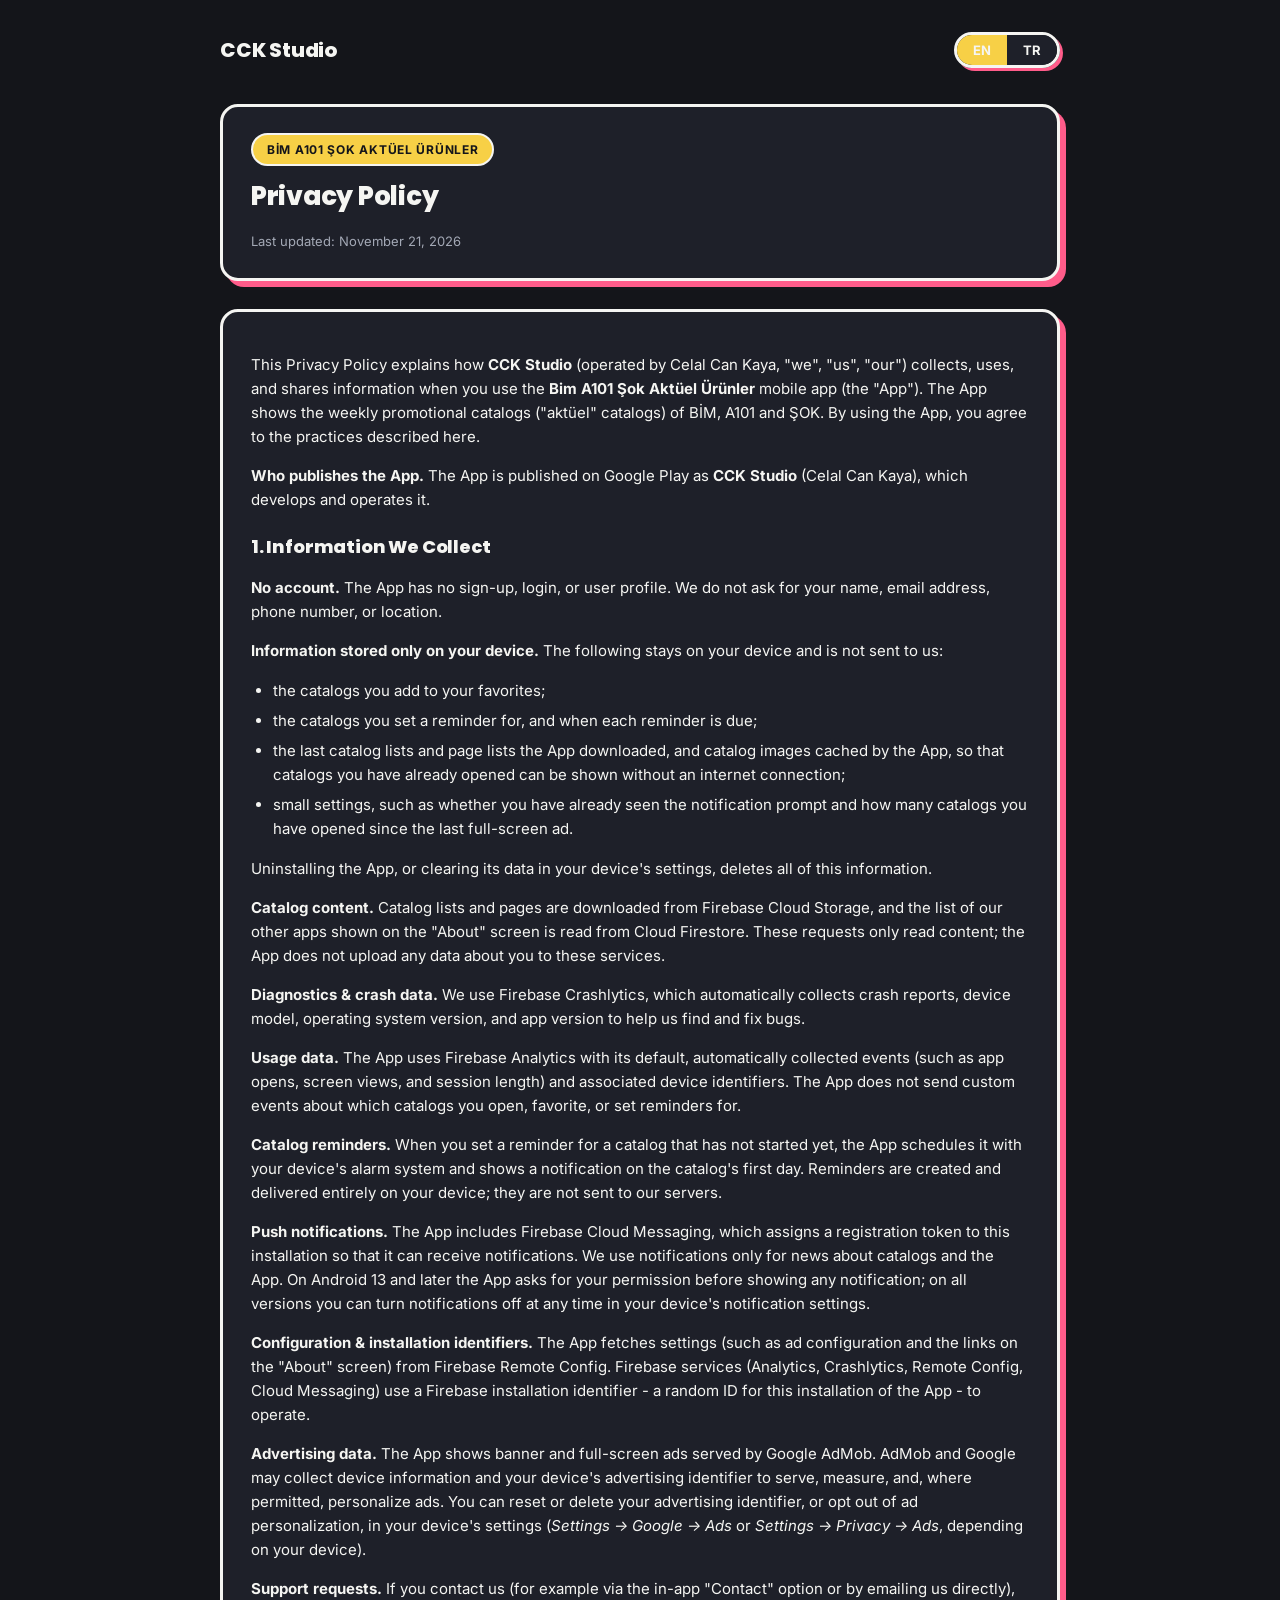
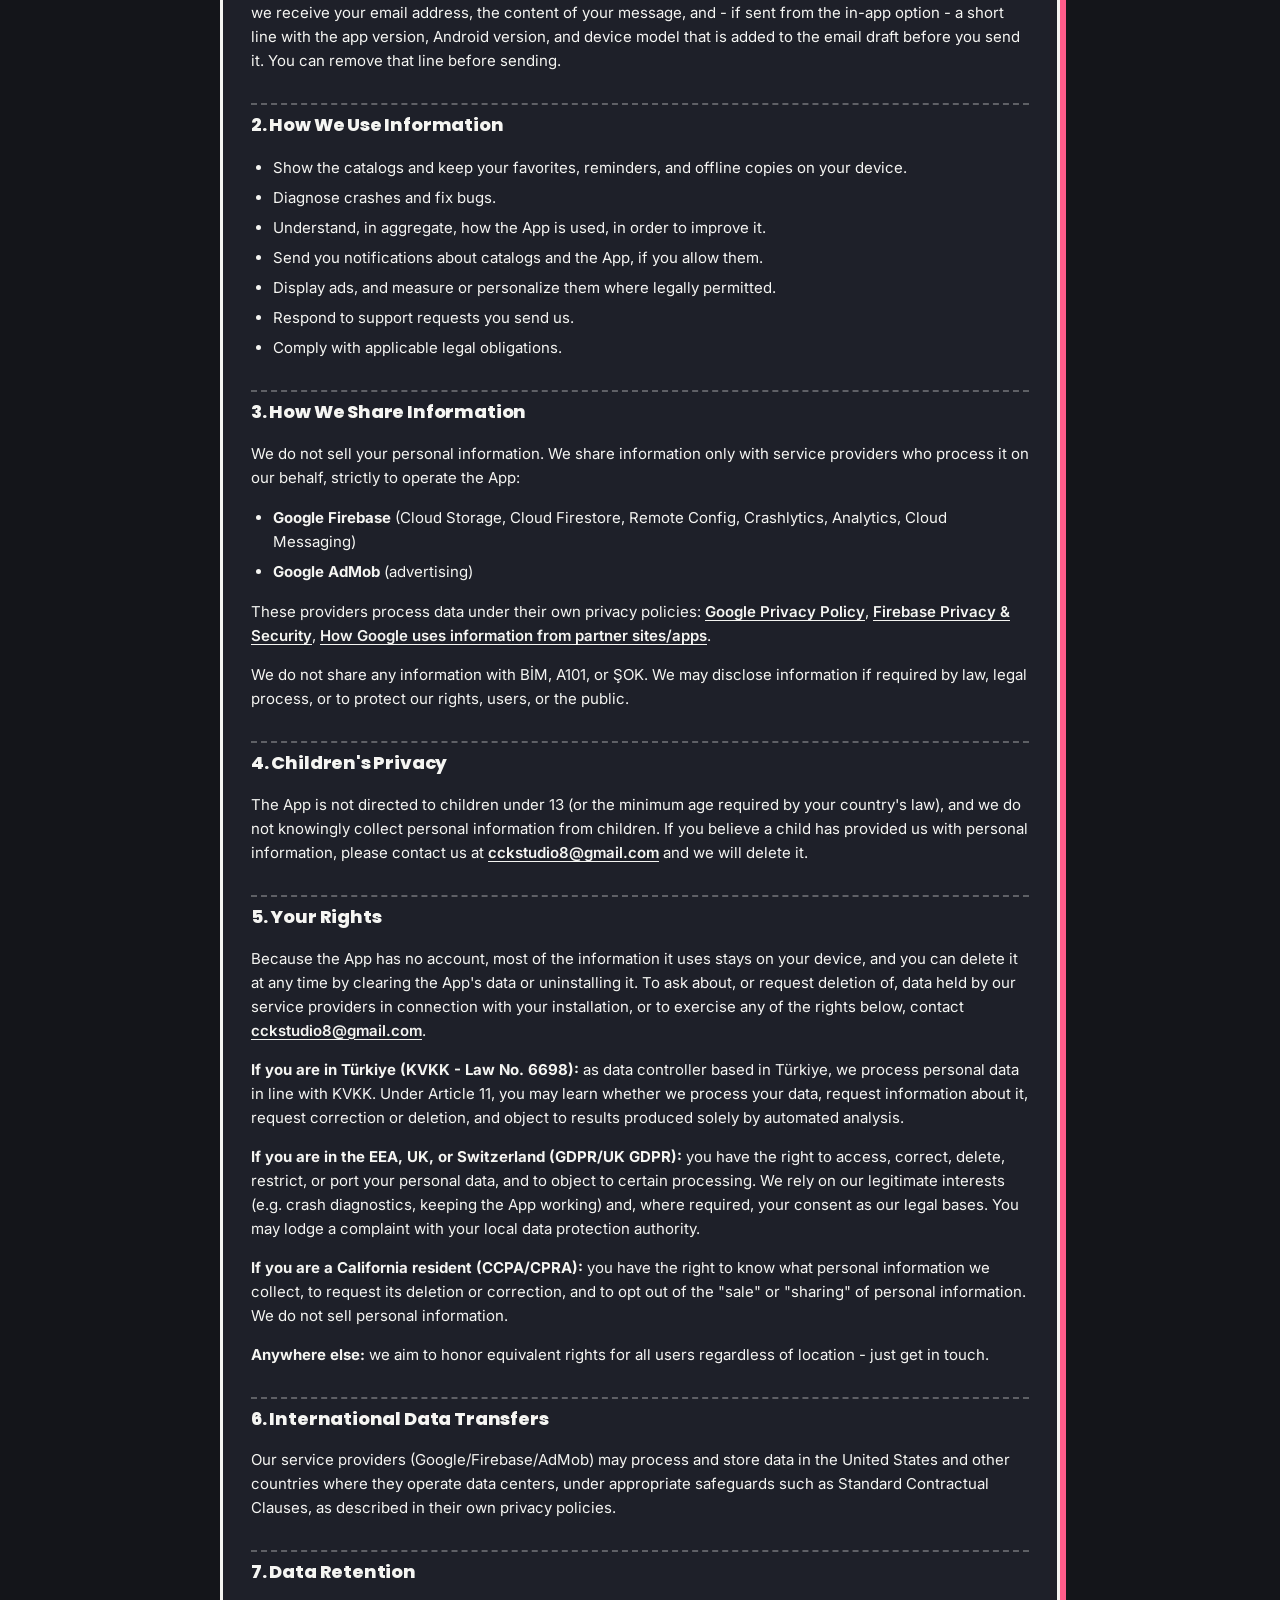
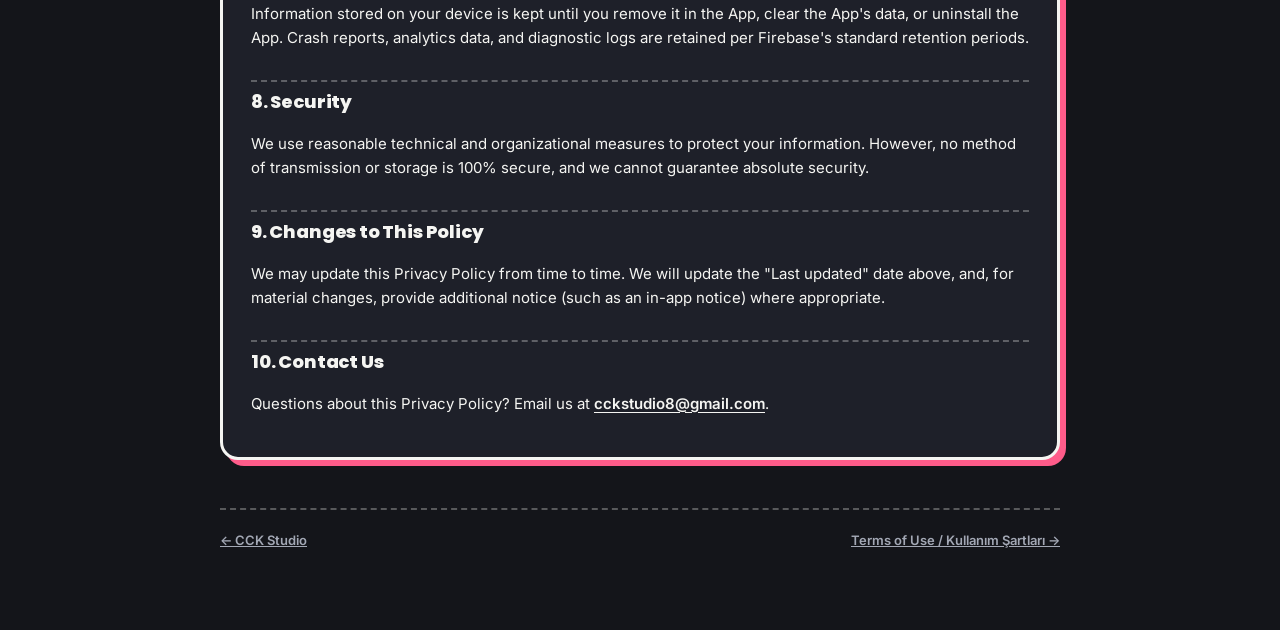
==== apps/bim-a101-sok-aktuel/privacy-policy.html @ c2ec6b13 "Add privacy policy and terms for Bim A101 Şok Aktüel Ürünler New bilingual (EN/TR) pages under apps/" ====
<!DOCTYPE html>
<html lang="en" data-title-en="Bim A101 Şok Aktüel Ürünler - Privacy Policy" data-title-tr="Bim A101 Şok Aktüel Ürünler - Gizlilik Politikası">
<head>
  <meta charset="UTF-8" />
  <meta name="viewport" content="width=device-width, initial-scale=1" />
  <title>Bim A101 Şok Aktüel Ürünler - Privacy Policy</title>
  <meta name="description" content="Privacy Policy for the Bim A101 Şok Aktüel Ürünler app by CCK Studio." />
  <link rel="stylesheet" href="../../assets/css/style.css" />
</head>
<body>
  <div class="wrap">
    <div class="topbar">
      <a class="brand" href="../../index.html">CCK Studio</a>
      <div class="lang-toggle">
        <button type="button" data-lang="en">EN</button>
        <button type="button" data-lang="tr">TR</button>
      </div>
    </div>

    <div class="card">
      <div class="doc-header">
        <span class="pill" lang="tr">Bim A101 Şok Aktüel Ürünler</span>
        <h1><span class="lang-block" data-lang="en">Privacy Policy</span><span class="lang-block" data-lang="tr" hidden>Gizlilik Politikası</span></h1>
        <p class="updated"><span class="lang-block" data-lang="en">Last updated: November 21, 2026</span><span class="lang-block" data-lang="tr" hidden>Son güncelleme: 21 Kasım 2026</span></p>
      </div>
    </div>

    <div class="card doc">
      <!-- ============================= ENGLISH ============================= -->
      <div class="lang-block" data-lang="en">
        <p>
          This Privacy Policy explains how <strong>CCK Studio</strong> (operated by Celal Can
          Kaya, "we", "us", "our") collects, uses, and shares information when you use the
          <strong>Bim A101 Şok Aktüel Ürünler</strong> mobile app (the "App"). The App shows the
          weekly promotional catalogs ("aktüel" catalogs) of BİM, A101 and ŞOK. By using the App,
          you agree to the practices described here.
        </p>

        <p><strong>Who publishes the App.</strong> The App is published on Google Play as
        <strong>CCK Studio</strong> (Celal Can Kaya), which develops and operates it.</p>

        <h2>1. Information We Collect</h2>
        <p><strong>No account.</strong> The App has no sign-up, login, or user profile. We do
        not ask for your name, email address, phone number, or location.</p>
        <p><strong>Information stored only on your device.</strong> The following stays on your
        device and is not sent to us:</p>
        <ul>
          <li>the catalogs you add to your favorites;</li>
          <li>the catalogs you set a reminder for, and when each reminder is due;</li>
          <li>the last catalog lists and page lists the App downloaded, and catalog images
          cached by the App, so that catalogs you have already opened can be shown without an
          internet connection;</li>
          <li>small settings, such as whether you have already seen the notification prompt and
          how many catalogs you have opened since the last full-screen ad.</li>
        </ul>
        <p>Uninstalling the App, or clearing its data in your device's settings, deletes all of
        this information.</p>
        <p><strong>Catalog content.</strong> Catalog lists and pages are downloaded from Firebase
        Cloud Storage, and the list of our other apps shown on the "About" screen is read from
        Cloud Firestore. These requests only read content; the App does not upload any data
        about you to these services.</p>
        <p><strong>Diagnostics &amp; crash data.</strong> We use Firebase Crashlytics, which
        automatically collects crash reports, device model, operating system version, and app
        version to help us find and fix bugs.</p>
        <p><strong>Usage data.</strong> The App uses Firebase Analytics with its default,
        automatically collected events (such as app opens, screen views, and session length)
        and associated device identifiers. The App does not send custom events about which
        catalogs you open, favorite, or set reminders for.</p>
        <p><strong>Catalog reminders.</strong> When you set a reminder for a catalog that has not
        started yet, the App schedules it with your device's alarm system and shows a
        notification on the catalog's first day. Reminders are created and delivered entirely on
        your device; they are not sent to our servers.</p>
        <p><strong>Push notifications.</strong> The App includes Firebase Cloud Messaging, which
        assigns a registration token to this installation so that it can receive notifications.
        We use notifications only for news about catalogs and the App. On Android 13 and later
        the App asks for your permission before showing any notification; on all versions you
        can turn notifications off at any time in your device's notification settings.</p>
        <p><strong>Configuration &amp; installation identifiers.</strong> The App fetches settings
        (such as ad configuration and the links on the "About" screen) from Firebase Remote
        Config. Firebase services (Analytics, Crashlytics, Remote Config, Cloud Messaging) use a
        Firebase installation identifier - a random ID for this installation of the App - to
        operate.</p>
        <p><strong>Advertising data.</strong> The App shows banner and full-screen ads served by
        Google AdMob. AdMob and Google may collect device information and your device's
        advertising identifier to serve, measure, and, where permitted, personalize ads. You can
        reset or delete your advertising identifier, or opt out of ad personalization, in your
        device's settings (<em>Settings &rarr; Google &rarr; Ads</em> or <em>Settings &rarr;
        Privacy &rarr; Ads</em>, depending on your device).</p>
        <p><strong>Support requests.</strong> If you contact us (for example via the in-app
        "Contact" option or by emailing us directly), we receive your email address, the
        content of your message, and - if sent from the in-app option - a short line with the
        app version, Android version, and device model that is added to the email draft before
        you send it. You can remove that line before sending.</p>

        <h2>2. How We Use Information</h2>
        <ul>
          <li>Show the catalogs and keep your favorites, reminders, and offline copies on your device.</li>
          <li>Diagnose crashes and fix bugs.</li>
          <li>Understand, in aggregate, how the App is used, in order to improve it.</li>
          <li>Send you notifications about catalogs and the App, if you allow them.</li>
          <li>Display ads, and measure or personalize them where legally permitted.</li>
          <li>Respond to support requests you send us.</li>
          <li>Comply with applicable legal obligations.</li>
        </ul>

        <h2>3. How We Share Information</h2>
        <p>We do not sell your personal information. We share information only with service
        providers who process it on our behalf, strictly to operate the App:</p>
        <ul>
          <li><strong>Google Firebase</strong> (Cloud Storage, Cloud Firestore, Remote Config, Crashlytics, Analytics, Cloud Messaging)</li>
          <li><strong>Google AdMob</strong> (advertising)</li>
        </ul>
        <p>These providers process data under their own privacy policies:
          <a href="https://policies.google.com/privacy" target="_blank" rel="noopener">Google Privacy Policy</a>,
          <a href="https://firebase.google.com/support/privacy" target="_blank" rel="noopener">Firebase Privacy &amp; Security</a>,
          <a href="https://policies.google.com/technologies/partner-sites" target="_blank" rel="noopener">How Google uses information from partner sites/apps</a>.
        </p>
        <p>We do not share any information with BİM, A101, or ŞOK. We may disclose information if
        required by law, legal process, or to protect our rights, users, or the public.</p>

        <h2>4. Children's Privacy</h2>
        <p>The App is not directed to children under 13 (or the minimum age required by your
        country's law), and we do not knowingly collect personal information from children. If
        you believe a child has provided us with personal information, please contact us at
        <a href="mailto:cckstudio8@gmail.com">cckstudio8@gmail.com</a> and we will delete it.</p>

        <h2>5. Your Rights</h2>
        <p>Because the App has no account, most of the information it uses stays on your device,
        and you can delete it at any time by clearing the App's data or uninstalling it. To ask
        about, or request deletion of, data held by our service providers in connection with your
        installation, or to exercise any of the rights below, contact
        <a href="mailto:cckstudio8@gmail.com">cckstudio8@gmail.com</a>.</p>
        <p><strong>If you are in Türkiye (KVKK - Law No. 6698):</strong> as data controller based
        in Türkiye, we process personal data in line with KVKK. Under Article 11, you may learn
        whether we process your data, request information about it, request correction or
        deletion, and object to results produced solely by automated analysis.</p>
        <p><strong>If you are in the EEA, UK, or Switzerland (GDPR/UK GDPR):</strong> you have
        the right to access, correct, delete, restrict, or port your personal data, and to object
        to certain processing. We rely on our legitimate interests (e.g. crash diagnostics, keeping
        the App working) and, where required, your consent as our legal bases. You may lodge a
        complaint with your local data protection authority.</p>
        <p><strong>If you are a California resident (CCPA/CPRA):</strong> you have the right to
        know what personal information we collect, to request its deletion or correction, and to
        opt out of the "sale" or "sharing" of personal information. We do not sell personal
        information.</p>
        <p><strong>Anywhere else:</strong> we aim to honor equivalent rights for all users
        regardless of location - just get in touch.</p>

        <h2>6. International Data Transfers</h2>
        <p>Our service providers (Google/Firebase/AdMob) may process and store data in the United
        States and other countries where they operate data centers, under appropriate safeguards
        such as Standard Contractual Clauses, as described in their own privacy policies.</p>

        <h2>7. Data Retention</h2>
        <p>Information stored on your device is kept until you remove it in the App, clear the
        App's data, or uninstall the App. Crash reports, analytics data, and diagnostic logs are
        retained per Firebase's standard retention periods.</p>

        <h2>8. Security</h2>
        <p>We use reasonable technical and organizational measures to protect your information.
        However, no method of transmission or storage is 100% secure, and we cannot guarantee
        absolute security.</p>

        <h2>9. Changes to This Policy</h2>
        <p>We may update this Privacy Policy from time to time. We will update the "Last updated"
        date above, and, for material changes, provide additional notice (such as an in-app
        notice) where appropriate.</p>

        <h2>10. Contact Us</h2>
        <p>Questions about this Privacy Policy? Email us at
        <a href="mailto:cckstudio8@gmail.com">cckstudio8@gmail.com</a>.</p>
      </div>

      <!-- ============================= TÜRKÇE ============================= -->
      <div class="lang-block" data-lang="tr" hidden>
        <p>
          Bu Gizlilik Politikası, <strong>Bim A101 Şok Aktüel Ürünler</strong> mobil uygulamasını
          ("Uygulama") kullandığınızda <strong>CCK Studio</strong>'nun (Celal Can Kaya tarafından
          işletilmektedir; "biz", "bize") bilgilerinizi nasıl topladığını, kullandığını ve
          paylaştığını açıklar. Uygulama; BİM, A101 ve ŞOK'un haftalık aktüel kataloglarını
          gösterir. Uygulamayı kullanarak burada açıklanan uygulamaları kabul etmiş olursunuz.
        </p>

        <p><strong>Uygulamayı kim yayınlıyor?</strong> Uygulama, Google Play'de onu geliştiren ve
        işleten <strong>CCK Studio</strong> (Celal Can Kaya) adıyla yayınlanır.</p>

        <h2>1. Topladığımız Bilgiler</h2>
        <p><strong>Hesap yok.</strong> Uygulamada kayıt, giriş veya kullanıcı profili yoktur.
        Adınızı, e-posta adresinizi, telefon numaranızı veya konumunuzu istemeyiz.</p>
        <p><strong>Yalnızca cihazınızda saklanan bilgiler.</strong> Aşağıdakiler cihazınızda
        kalır ve bize gönderilmez:</p>
        <ul>
          <li>favorilerinize eklediğiniz kataloglar;</li>
          <li>hatırlatma kurduğunuz kataloglar ve her hatırlatmanın zamanı;</li>
          <li>daha önce açtığınız katalogların internet bağlantısı olmadan da gösterilebilmesi
          için Uygulamanın son indirdiği katalog ve sayfa listeleri ile önbelleğe aldığı katalog
          görselleri;</li>
          <li>bildirim istemini daha önce görüp görmediğiniz ve son tam ekran reklamdan bu yana
          kaç katalog açtığınız gibi küçük ayarlar.</li>
        </ul>
        <p>Uygulamayı kaldırmak veya cihaz ayarlarından Uygulamanın verilerini temizlemek bu
        bilgilerin tamamını siler.</p>
        <p><strong>Katalog içeriği.</strong> Katalog listeleri ve sayfaları Firebase Cloud
        Storage'dan indirilir; "Hakkında" ekranında gösterilen diğer uygulamalarımızın listesi ise
        Cloud Firestore'dan okunur. Bu istekler yalnızca içerik okur; Uygulama bu hizmetlere sizinle
        ilgili herhangi bir veri yüklemez.</p>
        <p><strong>Tanılama ve çökme verileri.</strong> Hataları bulup düzeltmemize yardımcı
        olmak için, çökme raporlarını, cihaz modelini, işletim sistemi sürümünü ve uygulama
        sürümünü otomatik olarak toplayan Firebase Crashlytics'i kullanıyoruz.</p>
        <p><strong>Kullanım verileri.</strong> Uygulama, Firebase Analytics'i varsayılan, otomatik
        toplanan etkinlikleriyle (uygulama açılışları, ekran görüntülemeleri ve oturum süresi gibi)
        ve ilişkili cihaz kimlikleriyle kullanır. Uygulama, hangi katalogları açtığınıza,
        favorilerinize eklediğinize veya hatırlatma kurduğunuza dair özel bir etkinlik göndermez.</p>
        <p><strong>Katalog hatırlatmaları.</strong> Henüz başlamamış bir katalog için hatırlatma
        kurduğunuzda, Uygulama bunu cihazınızın alarm sistemiyle planlar ve katalogun ilk günü
        bir bildirim gösterir. Hatırlatmalar tamamen cihazınızda oluşturulur ve gösterilir;
        sunucularımıza gönderilmez.</p>
        <p><strong>Anlık bildirimler.</strong> Uygulama, bildirim alabilmesi için bu kuruluma bir
        kayıt belirteci atayan Firebase Cloud Messaging'i içerir. Bildirimleri yalnızca kataloglar
        ve Uygulama hakkındaki haberler için kullanırız. Android 13 ve üzerinde Uygulama herhangi
        bir bildirim göstermeden önce izninizi ister; tüm sürümlerde bildirimleri istediğiniz
        zaman cihazınızın bildirim ayarlarından kapatabilirsiniz.</p>
        <p><strong>Yapılandırma ve kurulum kimlikleri.</strong> Uygulama, ayarları (reklam
        yapılandırması ve "Hakkında" ekranındaki bağlantılar gibi) Firebase Remote Config'den
        alır. Firebase hizmetleri (Analytics, Crashlytics, Remote Config, Cloud Messaging),
        çalışmak için bir Firebase kurulum kimliği - Uygulamanın bu kurulumuna ait rastgele bir
        kimlik - kullanır.</p>
        <p><strong>Reklam verileri.</strong> Uygulama, Google AdMob tarafından sunulan banner ve
        tam ekran reklamlar gösterir. AdMob ve Google, reklamları sunmak, ölçmek ve izin verilen
        durumlarda kişiselleştirmek için cihaz bilgilerini ve cihazınızın reklam kimliğini
        toplayabilir. Reklam kimliğinizi sıfırlayabilir veya silebilir ya da reklam
        kişiselleştirmesini cihazınızın ayarlarından kapatabilirsiniz (cihazınıza göre
        <em>Ayarlar &rarr; Google &rarr; Reklamlar</em> veya <em>Ayarlar &rarr; Gizlilik &rarr;
        Reklamlar</em>).</p>
        <p><strong>Destek talepleri.</strong> Bizimle iletişime geçerseniz (uygulama içi
        "İletişim" seçeneği ile veya doğrudan e-posta yoluyla), e-posta adresinizi, mesajınızın
        içeriğini ve - uygulama içi seçenekten gönderildiyse - göndermeden önce e-posta taslağına
        eklenen uygulama sürümü, Android sürümü ve cihaz modelinden oluşan kısa bir satırı alırız.
        Bu satırı göndermeden önce silebilirsiniz.</p>

        <h2>2. Bilgileri Nasıl Kullanıyoruz</h2>
        <ul>
          <li>Katalogları göstermek; favorilerinizi, hatırlatmalarınızı ve çevrimdışı kopyaları cihazınızda tutmak.</li>
          <li>Çökmeleri teşhis etmek ve hataları düzeltmek.</li>
          <li>Uygulamayı geliştirmek için nasıl kullanıldığını toplu olarak anlamak.</li>
          <li>İzin vermeniz halinde, kataloglar ve Uygulama hakkında bildirim göndermek.</li>
          <li>Reklam göstermek ve yasal olarak izin verilen durumlarda ölçmek veya kişiselleştirmek.</li>
          <li>Bize gönderdiğiniz destek taleplerine yanıt vermek.</li>
          <li>Yürürlükteki yasal yükümlülüklere uymak.</li>
        </ul>

        <h2>3. Bilgileri Nasıl Paylaşıyoruz</h2>
        <p>Kişisel bilgilerinizi satmıyoruz. Bilgileri yalnızca, Uygulamayı işletmek amacıyla
        bizim adımıza işleyen hizmet sağlayıcılarla paylaşıyoruz:</p>
        <ul>
          <li><strong>Google Firebase</strong> (Cloud Storage, Cloud Firestore, Remote Config, Crashlytics, Analytics, Cloud Messaging)</li>
          <li><strong>Google AdMob</strong> (reklamcılık)</li>
        </ul>
        <p>Bu sağlayıcılar verileri kendi gizlilik politikaları kapsamında işler:
          <a href="https://policies.google.com/privacy" target="_blank" rel="noopener">Google Gizlilik Politikası</a>,
          <a href="https://firebase.google.com/support/privacy" target="_blank" rel="noopener">Firebase Gizlilik ve Güvenlik</a>,
          <a href="https://policies.google.com/technologies/partner-sites" target="_blank" rel="noopener">Google'ın ortak site/uygulamalardan gelen bilgileri nasıl kullandığı</a>.
        </p>
        <p>BİM, A101 veya ŞOK ile hiçbir bilgi paylaşmayız. Yasa, yasal süreç gereği veya
        haklarımızı, kullanıcılarımızı ya da kamuyu korumak amacıyla bilgi açıklayabiliriz.</p>

        <h2>4. Çocukların Gizliliği</h2>
        <p>Uygulama, 13 yaşın altındaki çocuklara (veya ülkenizin yasalarının gerektirdiği asgari
        yaşın altındaki çocuklara) yönelik değildir ve çocuklardan bilerek kişisel bilgi
        toplamıyoruz. Bir çocuğun bize kişisel bilgi verdiğini düşünüyorsanız, lütfen
        <a href="mailto:cckstudio8@gmail.com">cckstudio8@gmail.com</a> adresinden bizimle iletişime
        geçin; bu bilgiyi sileriz.</p>

        <h2>5. Haklarınız</h2>
        <p>Uygulamada hesap bulunmadığından, kullandığı bilgilerin çoğu cihazınızda kalır ve
        Uygulamanın verilerini temizleyerek veya Uygulamayı kaldırarak bunları istediğiniz zaman
        silebilirsiniz. Hizmet sağlayıcılarımızda kurulumunuzla ilişkili olarak tutulan veriler
        hakkında bilgi almak veya silinmesini talep etmek ya da aşağıdaki haklardan herhangi
        birini kullanmak için <a href="mailto:cckstudio8@gmail.com">cckstudio8@gmail.com</a>
        adresinden bizimle iletişime geçin.</p>
        <p><strong>Türkiye'deyseniz (KVKK - 6698 Sayılı Kanun):</strong> Türkiye merkezli veri
        sorumlusu olarak, kişisel verileri KVKK'ya uygun şekilde işliyoruz. 11. madde uyarınca,
        verilerinizi işleyip işlemediğimizi öğrenme, bilgi talep etme, düzeltme veya silinmesini
        isteme ve yalnızca otomatik analiz sonucu ortaya çıkan sonuçlara itiraz etme hakkına
        sahipsiniz.</p>
        <p><strong>AB Ekonomik Alanı, Birleşik Krallık veya İsviçre'deyseniz (GDPR/UK GDPR):</strong>
        kişisel verilerinize erişme, düzeltme, silme, işlemeyi kısıtlama veya taşıma ve belirli
        işlemlere itiraz etme hakkına sahipsiniz. Hukuki dayanak olarak meşru menfaatlerimize
        (ör. çökme tanılaması, Uygulamanın çalışır durumda tutulması) ve gerektiğinde rızanıza
        dayanıyoruz. Yerel veri koruma otoritenize şikayette bulunabilirsiniz.</p>
        <p><strong>Kaliforniya sakiniyseniz (CCPA/CPRA):</strong> hangi kişisel bilgileri
        topladığımızı öğrenme, silinmesini veya düzeltilmesini talep etme ve kişisel bilgilerin
        "satışından" veya "paylaşımından" vazgeçme hakkına sahipsiniz. Kişisel bilgileri
        satmıyoruz.</p>
        <p><strong>Başka herhangi bir yerdeyseniz:</strong> konumunuzdan bağımsız olarak tüm
        kullanıcılar için eşdeğer haklara saygı göstermeyi hedefliyoruz - bizimle iletişime
        geçmeniz yeterli.</p>

        <h2>6. Uluslararası Veri Aktarımları</h2>
        <p>Hizmet sağlayıcılarımız (Google/Firebase/AdMob), verileri kendi gizlilik politikalarında
        açıklandığı üzere Standart Sözleşme Hükümleri gibi uygun güvencelerle, veri merkezlerinin
        bulunduğu Amerika Birleşik Devletleri ve diğer ülkelerde işleyebilir ve depolayabilir.</p>

        <h2>7. Veri Saklama</h2>
        <p>Cihazınızda saklanan bilgiler, siz Uygulamada kaldırana, Uygulamanın verilerini
        temizleyene veya Uygulamayı kaldırana kadar tutulur. Çökme raporları, analitik veriler ve
        tanılama günlükleri, Firebase'in standart saklama süreleri doğrultusunda tutulur.</p>

        <h2>8. Güvenlik</h2>
        <p>Bilgilerinizi korumak için makul teknik ve organizasyonel önlemler alıyoruz. Ancak
        hiçbir iletim veya depolama yöntemi %100 güvenli değildir ve mutlak güvenliği garanti
        edemeyiz.</p>

        <h2>9. Bu Politikadaki Değişiklikler</h2>
        <p>Bu Gizlilik Politikasını zaman zaman güncelleyebiliriz. Yukarıdaki "Son güncelleme"
        tarihini güncelleyecek ve önemli değişiklikler için, uygun olduğunda uygulama içi bildirim
        gibi ek bir bildirim sağlayacağız.</p>

        <h2>10. Bize Ulaşın</h2>
        <p>Bu Gizlilik Politikası hakkında sorularınız mı var? Bize
        <a href="mailto:cckstudio8@gmail.com">cckstudio8@gmail.com</a> adresinden e-posta gönderin.</p>
      </div>
    </div>

    <footer>
      <a href="../../index.html">&larr; CCK Studio</a>
      <a href="terms-of-use.html">Terms of Use / Kullanım Şartları &rarr;</a>
    </footer>
  </div>
  <script src="../../assets/js/lang-toggle.js"></script>
</body>
</html>
---- assets/css/style.css ----
/* CCK Studio - shared "Neo-Brutalist" site theme
   Reused across the studio landing page and every app's legal docs. */

@import url("https://fonts.googleapis.com/css2?family=Poppins:wght@500;600;700;800&family=Inter:wght@400;500;600&display=swap");

:root {
  --bg: #14151a;
  --surface: #1e2029;
  --text: #f5f5f2;
  --muted: #a3a8b5;
  --border: #f5f5f2;
  --shadow: #ff5c8a;
  --yellow: #f7d046;
  --pink: #ff5c8a;
  --green: #45d19a;
  --cyan: #55c2ff;
  --radius: 18px;
  --border-w: 3px;
}

* {
  box-sizing: border-box;
}

html,
body {
  margin: 0;
  padding: 0;
}

body {
  background: var(--bg);
  color: var(--text);
  font-family: "Inter", system-ui, sans-serif;
  line-height: 1.6;
  -webkit-font-smoothing: antialiased;
}

h1,
h2,
h3,
.brand {
  font-family: "Poppins", "Inter", system-ui, sans-serif;
  font-weight: 800;
  letter-spacing: -0.01em;
}

a {
  color: inherit;
}

.wrap {
  max-width: 880px;
  margin: 0 auto;
  padding: 32px 20px 80px;
}

/* ---- Top bar ---- */
.topbar {
  display: flex;
  align-items: center;
  justify-content: space-between;
  gap: 12px;
  margin-bottom: 36px;
  flex-wrap: wrap;
}

.brand {
  display: flex;
  align-items: center;
  gap: 10px;
  font-size: 20px;
  text-decoration: none;
}

/* ---- Neo-brutalist card ---- */
.card {
  background: var(--surface);
  border: var(--border-w) solid var(--border);
  border-radius: var(--radius);
  box-shadow: 6px 6px 0 var(--shadow);
  padding: 26px 28px;
  margin-bottom: 24px;
}

.card + .card {
  margin-top: 28px;
}

/* ---- Badge / pill ---- */
.pill {
  display: inline-flex;
  align-items: center;
  gap: 6px;
  background: var(--yellow);
  color: #14151a;
  border: 2px solid var(--border);
  border-radius: 999px;
  padding: 5px 14px;
  font-weight: 700;
  font-size: 12px;
  text-transform: uppercase;
  letter-spacing: 0.06em;
}

/* ---- Buttons / links-as-buttons ---- */
.btn {
  display: inline-flex;
  align-items: center;
  gap: 8px;
  background: var(--yellow);
  color: #14151a;
  border: var(--border-w) solid var(--border);
  border-radius: 14px;
  box-shadow: 4px 4px 0 var(--shadow);
  padding: 11px 18px;
  font-weight: 700;
  font-size: 14px;
  text-decoration: none;
  transition: transform 0.12s ease;
}

.btn:active {
  transform: translate(3px, 3px);
  box-shadow: 1px 1px 0 var(--shadow);
}

.btn.pink {
  background: var(--pink);
  color: #14151a;
}

.btn.ghost {
  background: var(--surface);
  color: var(--text);
}

/* ---- App list on the landing page ---- */
.app-row {
  display: flex;
  align-items: center;
  gap: 16px;
  padding: 14px 0;
}

.app-row + .app-row {
  border-top: 2px dashed color-mix(in srgb, var(--border) 30%, transparent);
}

.app-row .icon {
  width: 48px;
  height: 48px;
  border-radius: 12px;
  border: 2px solid var(--border);
  flex-shrink: 0;
}

.app-row .meta {
  flex: 1;
  min-width: 0;
}

.app-row .meta h3 {
  margin: 0 0 2px;
  font-size: 16px;
}

.app-row .meta p {
  margin: 0;
  font-size: 13px;
  color: var(--muted);
}

.app-row .links {
  display: flex;
  gap: 8px;
  flex-shrink: 0;
}

.app-row .links a {
  font-size: 13px;
  font-weight: 600;
  text-decoration: underline;
  text-underline-offset: 3px;
}

/* ---- Legal doc pages ---- */
.doc-header h1 {
  font-size: 26px;
  margin: 10px 0 4px;
}

.doc-header .updated {
  color: var(--muted);
  font-size: 13px;
  margin-bottom: 0;
}

.lang-toggle {
  display: inline-flex;
  border: var(--border-w) solid var(--border);
  border-radius: 999px;
  overflow: hidden;
  box-shadow: 3px 3px 0 var(--shadow);
}

.lang-toggle button {
  border: none;
  background: var(--surface);
  color: var(--text);
  font-weight: 700;
  font-size: 13px;
  padding: 7px 16px;
  cursor: pointer;
  font-family: inherit;
}

.lang-toggle button.active {
  background: var(--yellow);
}

.doc h2 {
  font-size: 18px;
  margin: 30px 0 8px;
  padding-top: 6px;
  border-top: 2px dashed color-mix(in srgb, var(--border) 30%, transparent);
}

.doc h2:first-of-type {
  border-top: none;
  margin-top: 6px;
}

.doc p,
.doc li {
  font-size: 15px;
}

.doc ul {
  padding-left: 22px;
}

.doc li + li {
  margin-top: 6px;
}

.doc strong {
  font-weight: 700;
}

.doc a {
  text-decoration: underline;
  text-underline-offset: 3px;
  font-weight: 600;
}

.lang-block[hidden] {
  display: none;
}

/* ---- Footer ---- */
footer {
  margin-top: 48px;
  padding-top: 20px;
  border-top: 2px dashed color-mix(in srgb, var(--border) 30%, transparent);
  color: var(--muted);
  font-size: 13px;
  display: flex;
  justify-content: space-between;
  gap: 12px;
  flex-wrap: wrap;
}

footer a {
  color: var(--muted);
  font-weight: 600;
}

@media (max-width: 520px) {
  .app-row {
    flex-wrap: wrap;
  }
  .app-row .links {
    width: 100%;
  }
}
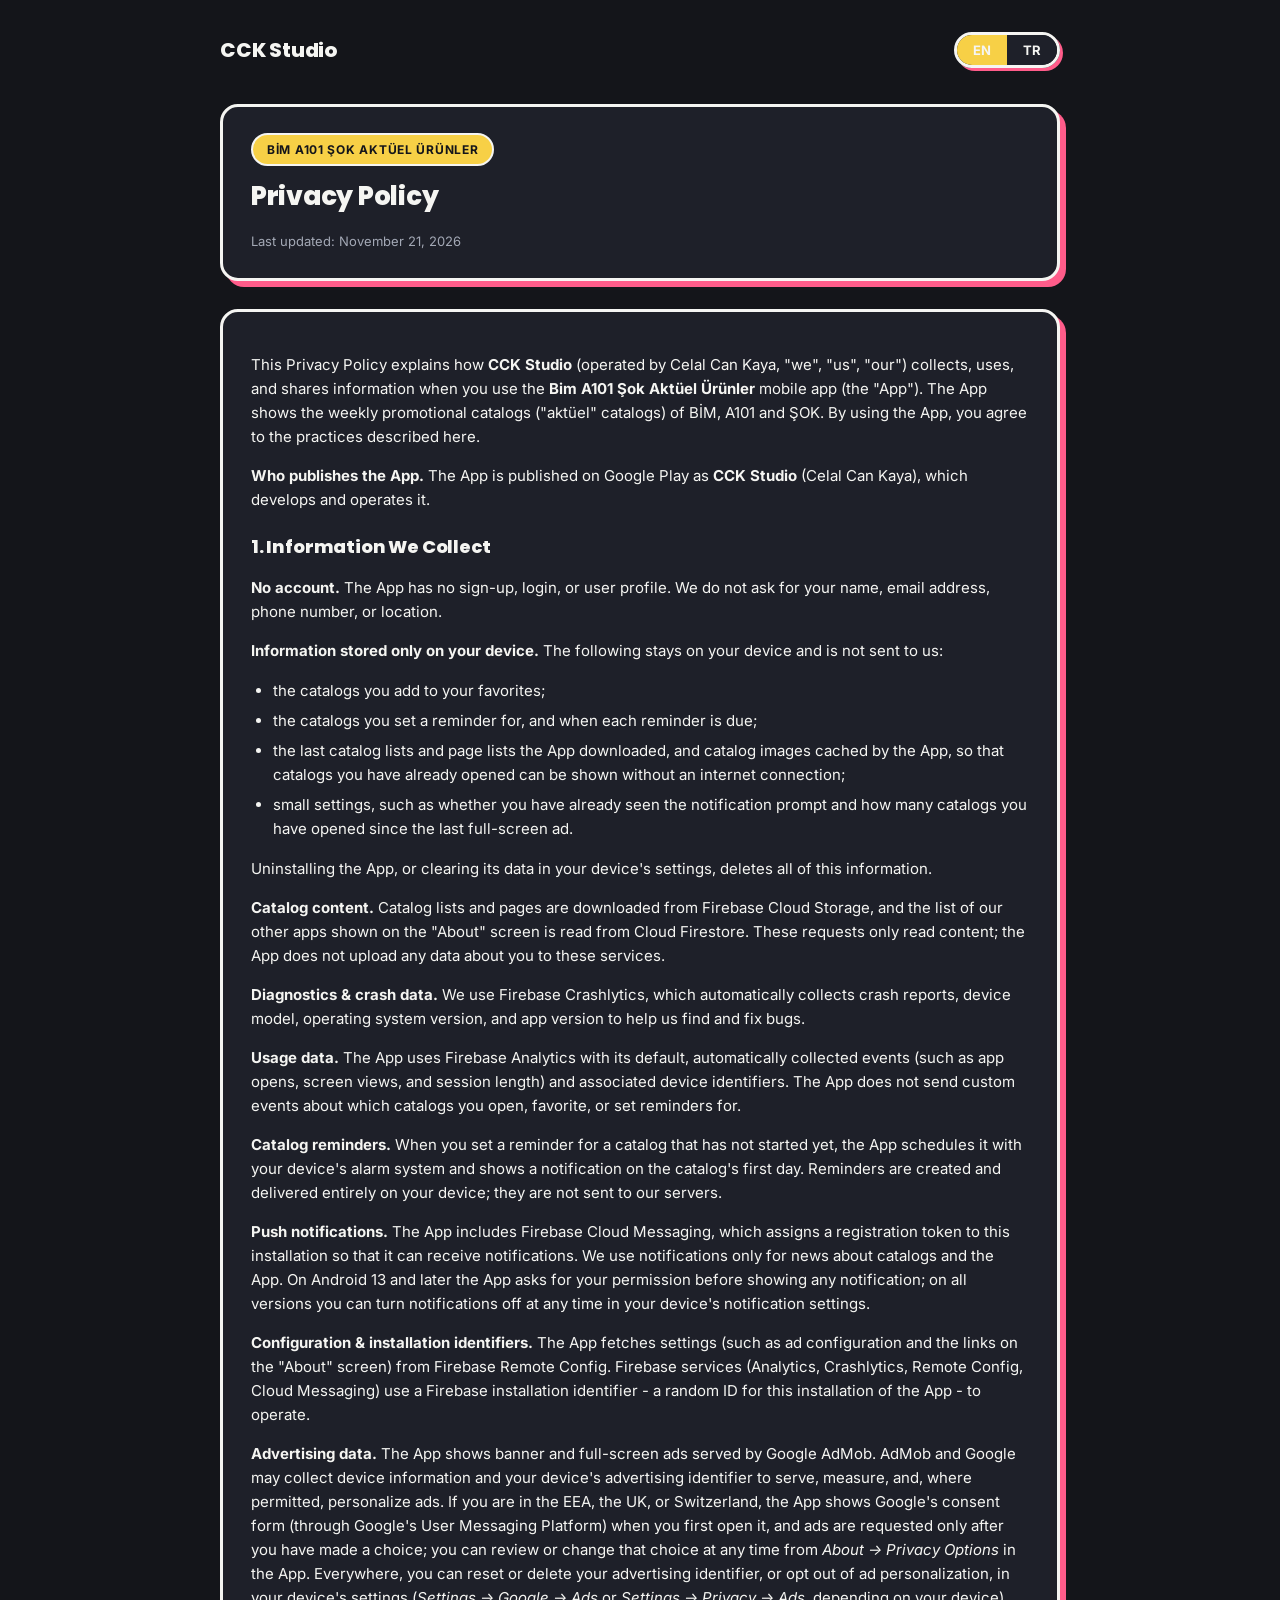
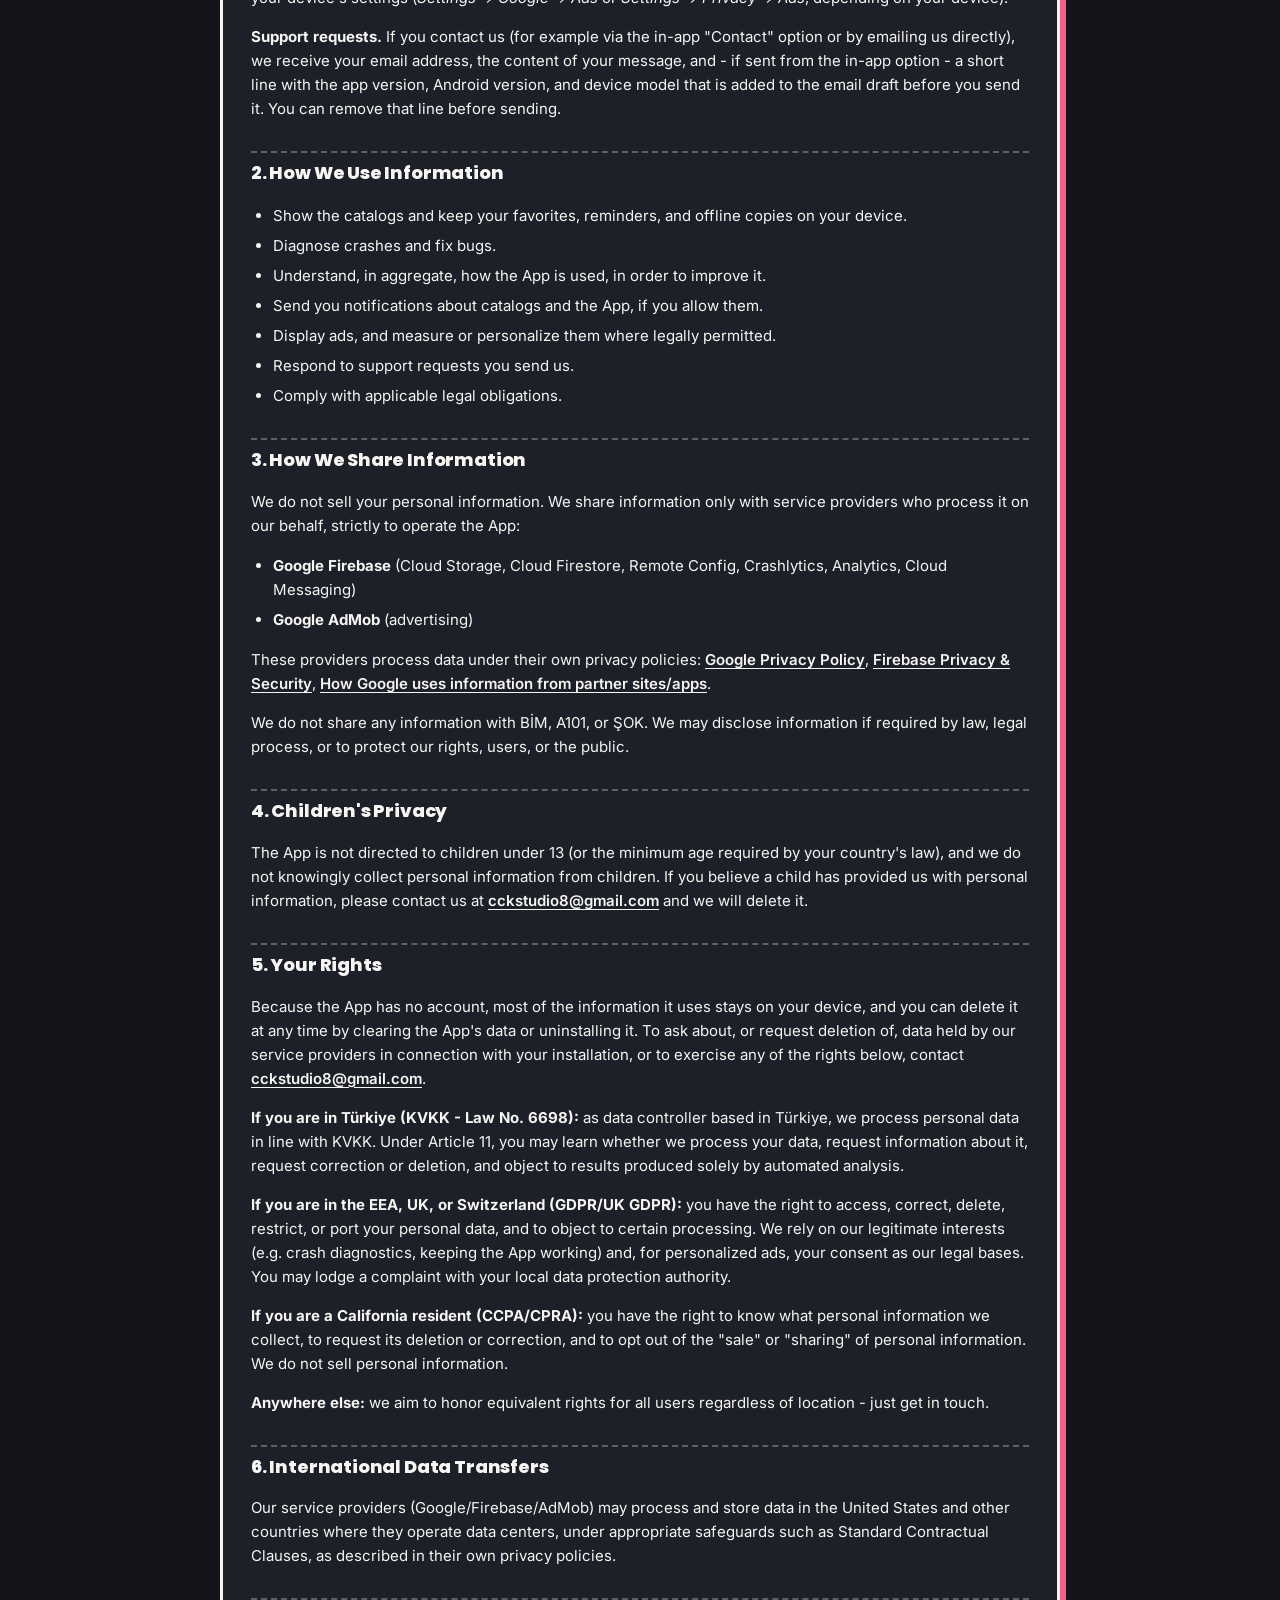
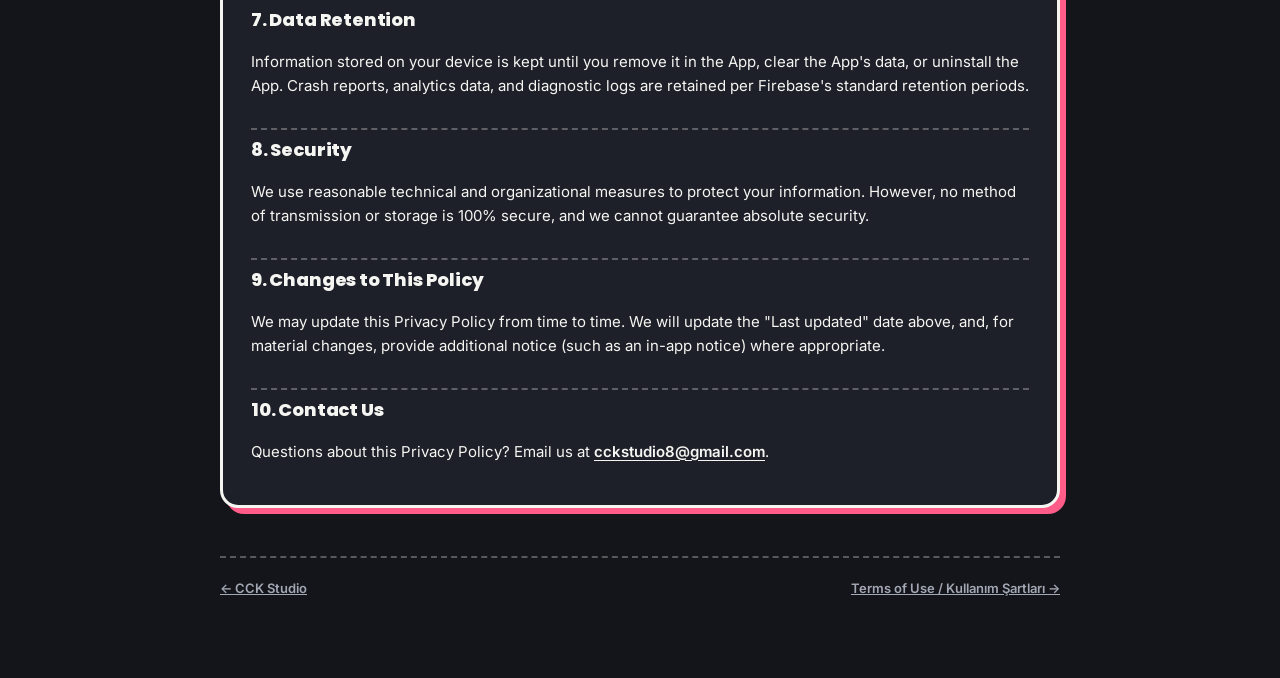
==== commit 3585dbe8: "Describe the ad consent form and simplify the Bim A101 Şok app line The app now shows Google's conse" ====
--- a/apps/bim-a101-sok-aktuel/privacy-policy.html
+++ b/apps/bim-a101-sok-aktuel/privacy-policy.html
@@ -82,10 +82,14 @@
         operate.</p>
         <p><strong>Advertising data.</strong> The App shows banner and full-screen ads served by
         Google AdMob. AdMob and Google may collect device information and your device's
-        advertising identifier to serve, measure, and, where permitted, personalize ads. You can
-        reset or delete your advertising identifier, or opt out of ad personalization, in your
-        device's settings (<em>Settings &rarr; Google &rarr; Ads</em> or <em>Settings &rarr;
-        Privacy &rarr; Ads</em>, depending on your device).</p>
+        advertising identifier to serve, measure, and, where permitted, personalize ads. If you
+        are in the EEA, the UK, or Switzerland, the App shows Google's consent form (through
+        Google's User Messaging Platform) when you first open it, and ads are requested only after
+        you have made a choice; you can review or change that choice at any time from
+        <em>About &rarr; Privacy Options</em> in the App. Everywhere, you can reset or delete your
+        advertising identifier, or opt out of ad personalization, in your device's settings
+        (<em>Settings &rarr; Google &rarr; Ads</em> or <em>Settings &rarr; Privacy &rarr; Ads</em>,
+        depending on your device).</p>
         <p><strong>Support requests.</strong> If you contact us (for example via the in-app
         "Contact" option or by emailing us directly), we receive your email address, the
         content of your message, and - if sent from the in-app option - a short line with the
@@ -137,7 +141,7 @@
         <p><strong>If you are in the EEA, UK, or Switzerland (GDPR/UK GDPR):</strong> you have
         the right to access, correct, delete, restrict, or port your personal data, and to object
         to certain processing. We rely on our legitimate interests (e.g. crash diagnostics, keeping
-        the App working) and, where required, your consent as our legal bases. You may lodge a
+        the App working) and, for personalized ads, your consent as our legal bases. You may lodge a
         complaint with your local data protection authority.</p>
         <p><strong>If you are a California resident (CCPA/CPRA):</strong> you have the right to
         know what personal information we collect, to request its deletion or correction, and to
@@ -228,10 +232,14 @@
         <p><strong>Reklam verileri.</strong> Uygulama, Google AdMob tarafından sunulan banner ve
         tam ekran reklamlar gösterir. AdMob ve Google, reklamları sunmak, ölçmek ve izin verilen
         durumlarda kişiselleştirmek için cihaz bilgilerini ve cihazınızın reklam kimliğini
-        toplayabilir. Reklam kimliğinizi sıfırlayabilir veya silebilir ya da reklam
-        kişiselleştirmesini cihazınızın ayarlarından kapatabilirsiniz (cihazınıza göre
-        <em>Ayarlar &rarr; Google &rarr; Reklamlar</em> veya <em>Ayarlar &rarr; Gizlilik &rarr;
-        Reklamlar</em>).</p>
+        toplayabilir. AB Ekonomik Alanı, Birleşik Krallık veya İsviçre'deyseniz, Uygulama ilk
+        açılışta Google'ın onay formunu (Google'ın User Messaging Platform'u aracılığıyla)
+        gösterir ve reklamlar ancak siz seçiminizi yaptıktan sonra istenir; bu seçimi istediğiniz
+        zaman Uygulamadaki <em>Hakkında &rarr; Gizlilik Seçenekleri</em> bölümünden gözden
+        geçirebilir veya değiştirebilirsiniz. Her yerde, reklam kimliğinizi sıfırlayabilir veya
+        silebilir ya da reklam kişiselleştirmesini cihazınızın ayarlarından kapatabilirsiniz
+        (cihazınıza göre <em>Ayarlar &rarr; Google &rarr; Reklamlar</em> veya <em>Ayarlar &rarr;
+        Gizlilik &rarr; Reklamlar</em>).</p>
         <p><strong>Destek talepleri.</strong> Bizimle iletişime geçerseniz (uygulama içi
         "İletişim" seçeneği ile veya doğrudan e-posta yoluyla), e-posta adresinizi, mesajınızın
         içeriğini ve - uygulama içi seçenekten gönderildiyse - göndermeden önce e-posta taslağına
@@ -286,7 +294,7 @@
         <p><strong>AB Ekonomik Alanı, Birleşik Krallık veya İsviçre'deyseniz (GDPR/UK GDPR):</strong>
         kişisel verilerinize erişme, düzeltme, silme, işlemeyi kısıtlama veya taşıma ve belirli
         işlemlere itiraz etme hakkına sahipsiniz. Hukuki dayanak olarak meşru menfaatlerimize
-        (ör. çökme tanılaması, Uygulamanın çalışır durumda tutulması) ve gerektiğinde rızanıza
+        (ör. çökme tanılaması, Uygulamanın çalışır durumda tutulması) ve kişiselleştirilmiş reklamlar için rızanıza
         dayanıyoruz. Yerel veri koruma otoritenize şikayette bulunabilirsiniz.</p>
         <p><strong>Kaliforniya sakiniyseniz (CCPA/CPRA):</strong> hangi kişisel bilgileri
         topladığımızı öğrenme, silinmesini veya düzeltilmesini talep etme ve kişisel bilgilerin
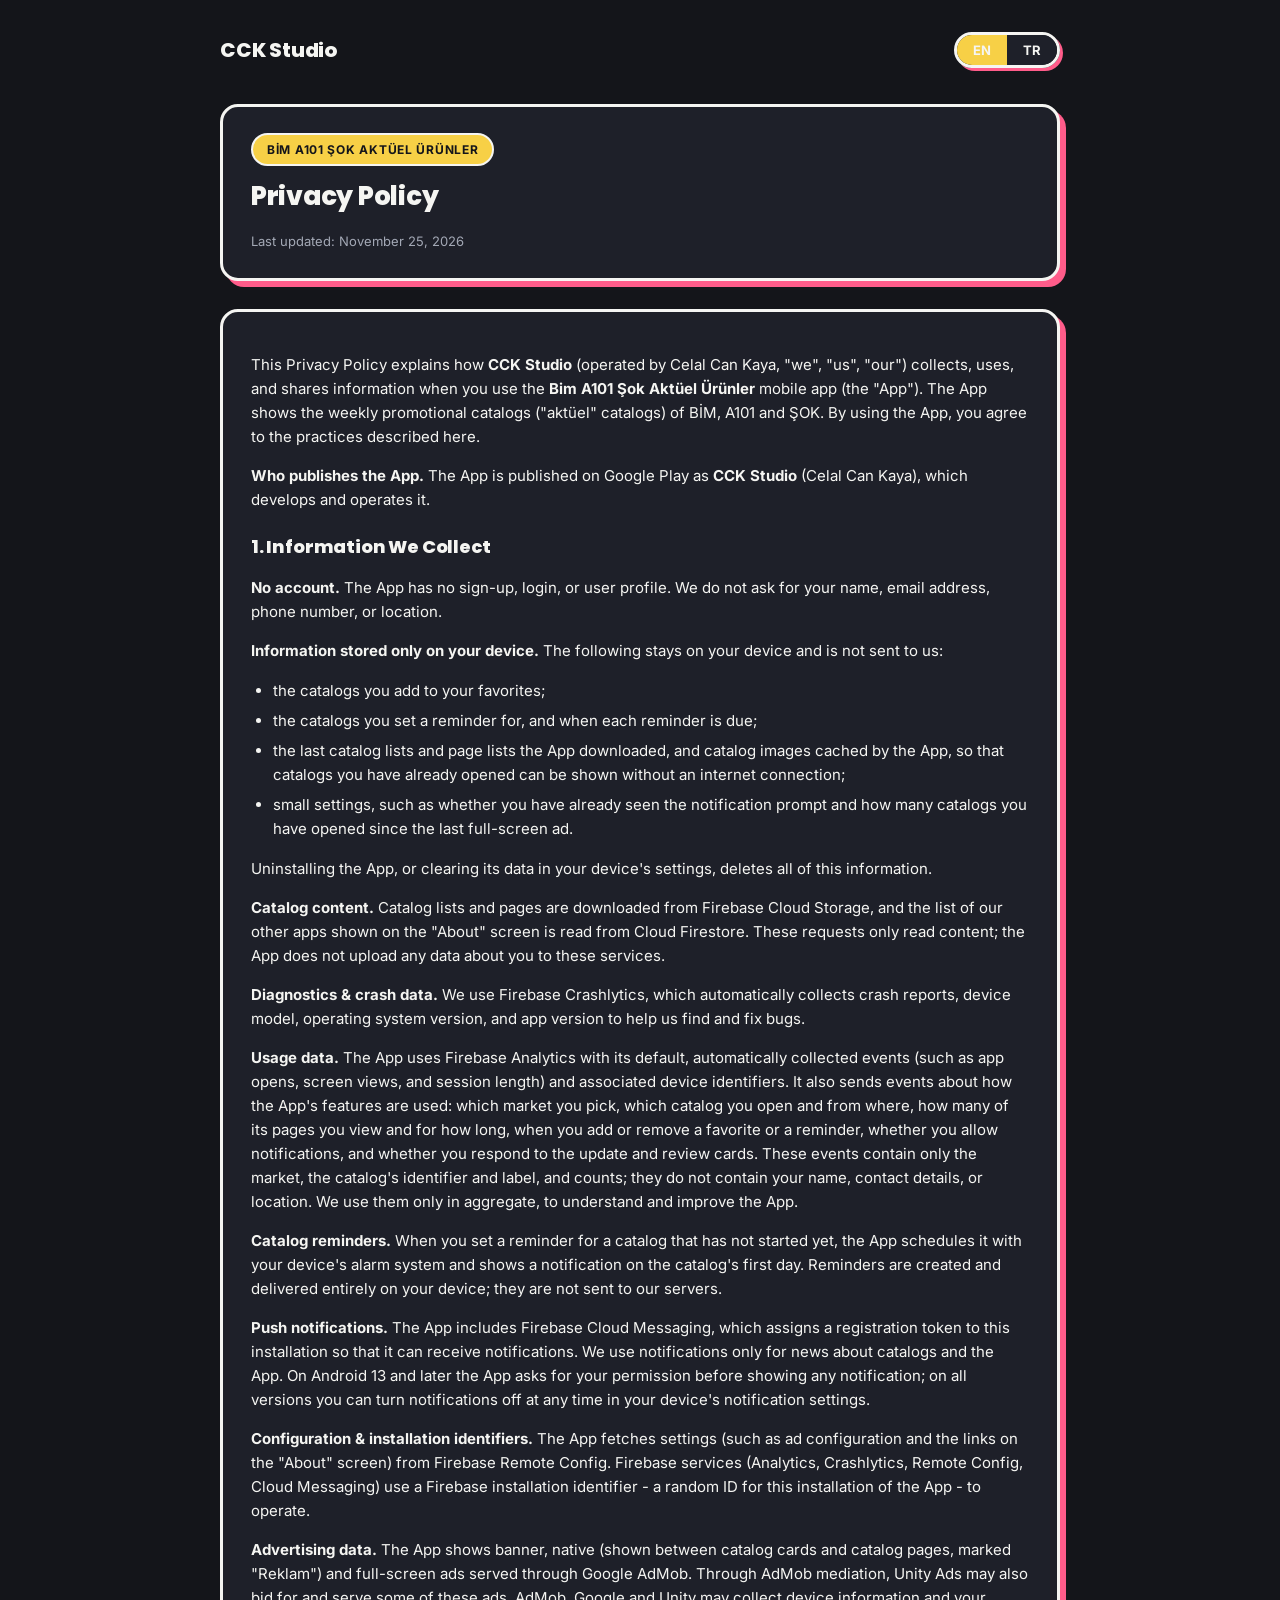
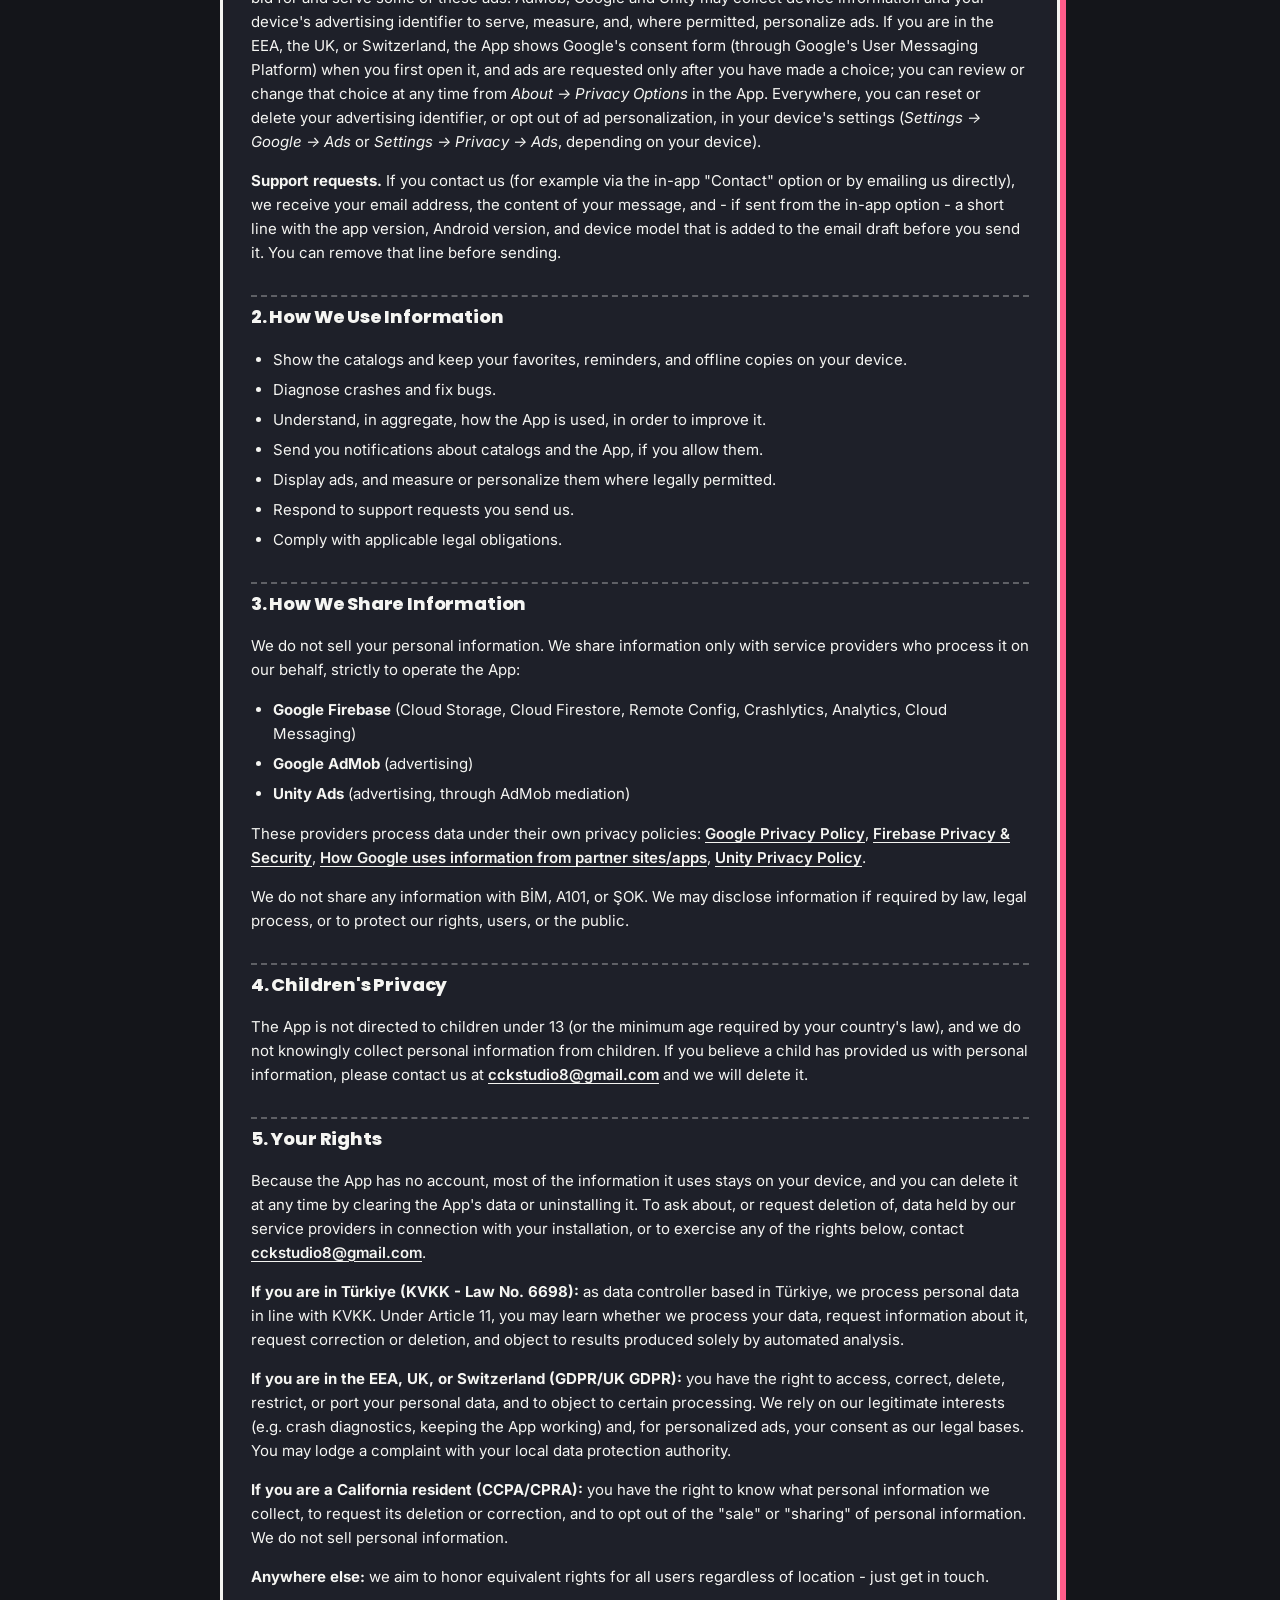
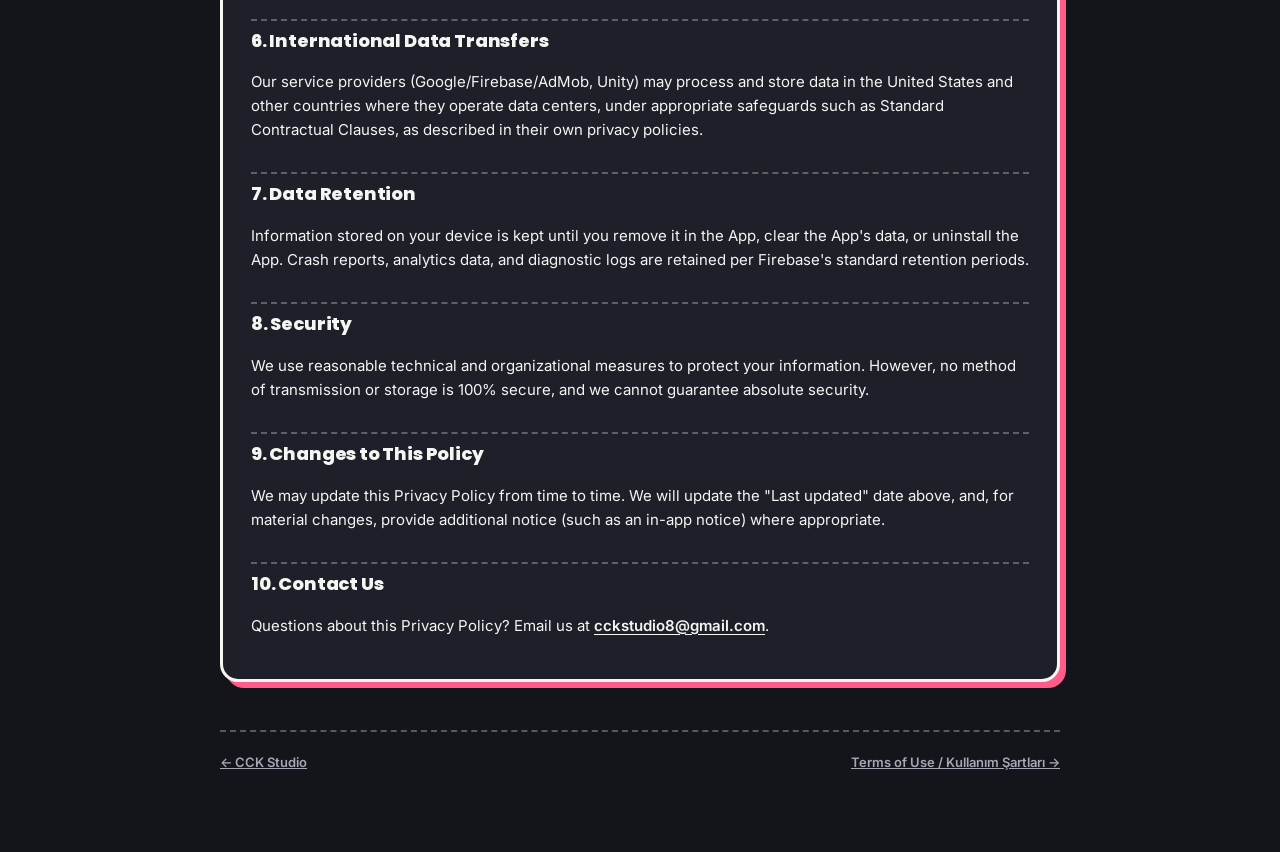
==== commit 3a2e49bf: "Bim A101 Şok: privacy policy and terms for version 2.1 - Usage data: the app now sends Analytics eve" ====
--- a/apps/bim-a101-sok-aktuel/privacy-policy.html
+++ b/apps/bim-a101-sok-aktuel/privacy-policy.html
@@ -21,7 +21,7 @@
       <div class="doc-header">
         <span class="pill" lang="tr">Bim A101 Şok Aktüel Ürünler</span>
         <h1><span class="lang-block" data-lang="en">Privacy Policy</span><span class="lang-block" data-lang="tr" hidden>Gizlilik Politikası</span></h1>
-        <p class="updated"><span class="lang-block" data-lang="en">Last updated: November 21, 2026</span><span class="lang-block" data-lang="tr" hidden>Son güncelleme: 21 Kasım 2026</span></p>
+        <p class="updated"><span class="lang-block" data-lang="en">Last updated: November 25, 2026</span><span class="lang-block" data-lang="tr" hidden>Son güncelleme: 25 Kasım 2026</span></p>
       </div>
     </div>
 
@@ -64,8 +64,13 @@
         version to help us find and fix bugs.</p>
         <p><strong>Usage data.</strong> The App uses Firebase Analytics with its default,
         automatically collected events (such as app opens, screen views, and session length)
-        and associated device identifiers. The App does not send custom events about which
-        catalogs you open, favorite, or set reminders for.</p>
+        and associated device identifiers. It also sends events about how the App's features
+        are used: which market you pick, which catalog you open and from where, how many of its
+        pages you view and for how long, when you add or remove a favorite or a reminder,
+        whether you allow notifications, and whether you respond to the update and review
+        cards. These events contain only the market, the catalog's identifier and label, and
+        counts; they do not contain your name, contact details, or location. We use them only
+        in aggregate, to understand and improve the App.</p>
         <p><strong>Catalog reminders.</strong> When you set a reminder for a catalog that has not
         started yet, the App schedules it with your device's alarm system and shows a
         notification on the catalog's first day. Reminders are created and delivered entirely on
@@ -80,8 +85,10 @@
         Config. Firebase services (Analytics, Crashlytics, Remote Config, Cloud Messaging) use a
         Firebase installation identifier - a random ID for this installation of the App - to
         operate.</p>
-        <p><strong>Advertising data.</strong> The App shows banner and full-screen ads served by
-        Google AdMob. AdMob and Google may collect device information and your device's
+        <p><strong>Advertising data.</strong> The App shows banner, native (shown between
+        catalog cards and catalog pages, marked "Reklam") and full-screen ads served through
+        Google AdMob. Through AdMob mediation, Unity Ads may also bid for and serve some of these
+        ads. AdMob, Google and Unity may collect device information and your device's
         advertising identifier to serve, measure, and, where permitted, personalize ads. If you
         are in the EEA, the UK, or Switzerland, the App shows Google's consent form (through
         Google's User Messaging Platform) when you first open it, and ads are requested only after
@@ -113,11 +120,13 @@
         <ul>
           <li><strong>Google Firebase</strong> (Cloud Storage, Cloud Firestore, Remote Config, Crashlytics, Analytics, Cloud Messaging)</li>
           <li><strong>Google AdMob</strong> (advertising)</li>
+          <li><strong>Unity Ads</strong> (advertising, through AdMob mediation)</li>
         </ul>
         <p>These providers process data under their own privacy policies:
           <a href="https://policies.google.com/privacy" target="_blank" rel="noopener">Google Privacy Policy</a>,
           <a href="https://firebase.google.com/support/privacy" target="_blank" rel="noopener">Firebase Privacy &amp; Security</a>,
-          <a href="https://policies.google.com/technologies/partner-sites" target="_blank" rel="noopener">How Google uses information from partner sites/apps</a>.
+          <a href="https://policies.google.com/technologies/partner-sites" target="_blank" rel="noopener">How Google uses information from partner sites/apps</a>,
+          <a href="https://unity.com/legal/game-player-and-app-user-privacy-policy" target="_blank" rel="noopener">Unity Privacy Policy</a>.
         </p>
         <p>We do not share any information with BİM, A101, or ŞOK. We may disclose information if
         required by law, legal process, or to protect our rights, users, or the public.</p>
@@ -151,7 +160,7 @@
         regardless of location - just get in touch.</p>
 
         <h2>6. International Data Transfers</h2>
-        <p>Our service providers (Google/Firebase/AdMob) may process and store data in the United
+        <p>Our service providers (Google/Firebase/AdMob, Unity) may process and store data in the United
         States and other countries where they operate data centers, under appropriate safeguards
         such as Standard Contractual Clauses, as described in their own privacy policies.</p>
 
@@ -213,8 +222,14 @@
         sürümünü otomatik olarak toplayan Firebase Crashlytics'i kullanıyoruz.</p>
         <p><strong>Kullanım verileri.</strong> Uygulama, Firebase Analytics'i varsayılan, otomatik
         toplanan etkinlikleriyle (uygulama açılışları, ekran görüntülemeleri ve oturum süresi gibi)
-        ve ilişkili cihaz kimlikleriyle kullanır. Uygulama, hangi katalogları açtığınıza,
-        favorilerinize eklediğinize veya hatırlatma kurduğunuza dair özel bir etkinlik göndermez.</p>
+        ve ilişkili cihaz kimlikleriyle kullanır. Ayrıca Uygulamanın özelliklerinin nasıl
+        kullanıldığına dair etkinlikler gönderir: hangi marketi seçtiğiniz, hangi kataloğu ve
+        nereden açtığınız, kataloğun kaç sayfasını ne kadar süre görüntülediğiniz, favori veya
+        hatırlatma ekleyip kaldırdığınız, bildirimlere izin verip vermediğiniz ve güncelleme ile
+        değerlendirme kartlarına verdiğiniz yanıt. Bu etkinlikler yalnızca marketi, kataloğun
+        kimliğini ve etiketini ve sayıları içerir; adınızı, iletişim bilgilerinizi veya
+        konumunuzu içermez. Bunları yalnızca toplu olarak, Uygulamayı anlamak ve geliştirmek
+        için kullanırız.</p>
         <p><strong>Katalog hatırlatmaları.</strong> Henüz başlamamış bir katalog için hatırlatma
         kurduğunuzda, Uygulama bunu cihazınızın alarm sistemiyle planlar ve katalogun ilk günü
         bir bildirim gösterir. Hatırlatmalar tamamen cihazınızda oluşturulur ve gösterilir;
@@ -229,10 +244,12 @@
         alır. Firebase hizmetleri (Analytics, Crashlytics, Remote Config, Cloud Messaging),
         çalışmak için bir Firebase kurulum kimliği - Uygulamanın bu kurulumuna ait rastgele bir
         kimlik - kullanır.</p>
-        <p><strong>Reklam verileri.</strong> Uygulama, Google AdMob tarafından sunulan banner ve
-        tam ekran reklamlar gösterir. AdMob ve Google, reklamları sunmak, ölçmek ve izin verilen
-        durumlarda kişiselleştirmek için cihaz bilgilerini ve cihazınızın reklam kimliğini
-        toplayabilir. AB Ekonomik Alanı, Birleşik Krallık veya İsviçre'deyseniz, Uygulama ilk
+        <p><strong>Reklam verileri.</strong> Uygulama, Google AdMob aracılığıyla sunulan banner,
+        yerel (katalog kartları ve katalog sayfaları arasında gösterilen, "Reklam" olarak
+        işaretli) ve tam ekran reklamlar gösterir. AdMob uyumlulaştırması (mediation) yoluyla bu
+        reklamların bir kısmı için Unity Ads de teklif verebilir ve reklam sunabilir. AdMob,
+        Google ve Unity, reklamları sunmak, ölçmek ve izin verilen durumlarda kişiselleştirmek
+        için cihaz bilgilerini ve cihazınızın reklam kimliğini toplayabilir. AB Ekonomik Alanı, Birleşik Krallık veya İsviçre'deyseniz, Uygulama ilk
         açılışta Google'ın onay formunu (Google'ın User Messaging Platform'u aracılığıyla)
         gösterir ve reklamlar ancak siz seçiminizi yaptıktan sonra istenir; bu seçimi istediğiniz
         zaman Uygulamadaki <em>Hakkında &rarr; Gizlilik Seçenekleri</em> bölümünden gözden
@@ -263,11 +280,13 @@
         <ul>
           <li><strong>Google Firebase</strong> (Cloud Storage, Cloud Firestore, Remote Config, Crashlytics, Analytics, Cloud Messaging)</li>
           <li><strong>Google AdMob</strong> (reklamcılık)</li>
+          <li><strong>Unity Ads</strong> (reklamcılık, AdMob uyumlulaştırması aracılığıyla)</li>
         </ul>
         <p>Bu sağlayıcılar verileri kendi gizlilik politikaları kapsamında işler:
           <a href="https://policies.google.com/privacy" target="_blank" rel="noopener">Google Gizlilik Politikası</a>,
           <a href="https://firebase.google.com/support/privacy" target="_blank" rel="noopener">Firebase Gizlilik ve Güvenlik</a>,
-          <a href="https://policies.google.com/technologies/partner-sites" target="_blank" rel="noopener">Google'ın ortak site/uygulamalardan gelen bilgileri nasıl kullandığı</a>.
+          <a href="https://policies.google.com/technologies/partner-sites" target="_blank" rel="noopener">Google'ın ortak site/uygulamalardan gelen bilgileri nasıl kullandığı</a>,
+          <a href="https://unity.com/legal/game-player-and-app-user-privacy-policy" target="_blank" rel="noopener">Unity Gizlilik Politikası</a>.
         </p>
         <p>BİM, A101 veya ŞOK ile hiçbir bilgi paylaşmayız. Yasa, yasal süreç gereği veya
         haklarımızı, kullanıcılarımızı ya da kamuyu korumak amacıyla bilgi açıklayabiliriz.</p>
@@ -305,7 +324,7 @@
         geçmeniz yeterli.</p>
 
         <h2>6. Uluslararası Veri Aktarımları</h2>
-        <p>Hizmet sağlayıcılarımız (Google/Firebase/AdMob), verileri kendi gizlilik politikalarında
+        <p>Hizmet sağlayıcılarımız (Google/Firebase/AdMob, Unity), verileri kendi gizlilik politikalarında
         açıklandığı üzere Standart Sözleşme Hükümleri gibi uygun güvencelerle, veri merkezlerinin
         bulunduğu Amerika Birleşik Devletleri ve diğer ülkelerde işleyebilir ve depolayabilir.</p>
 
